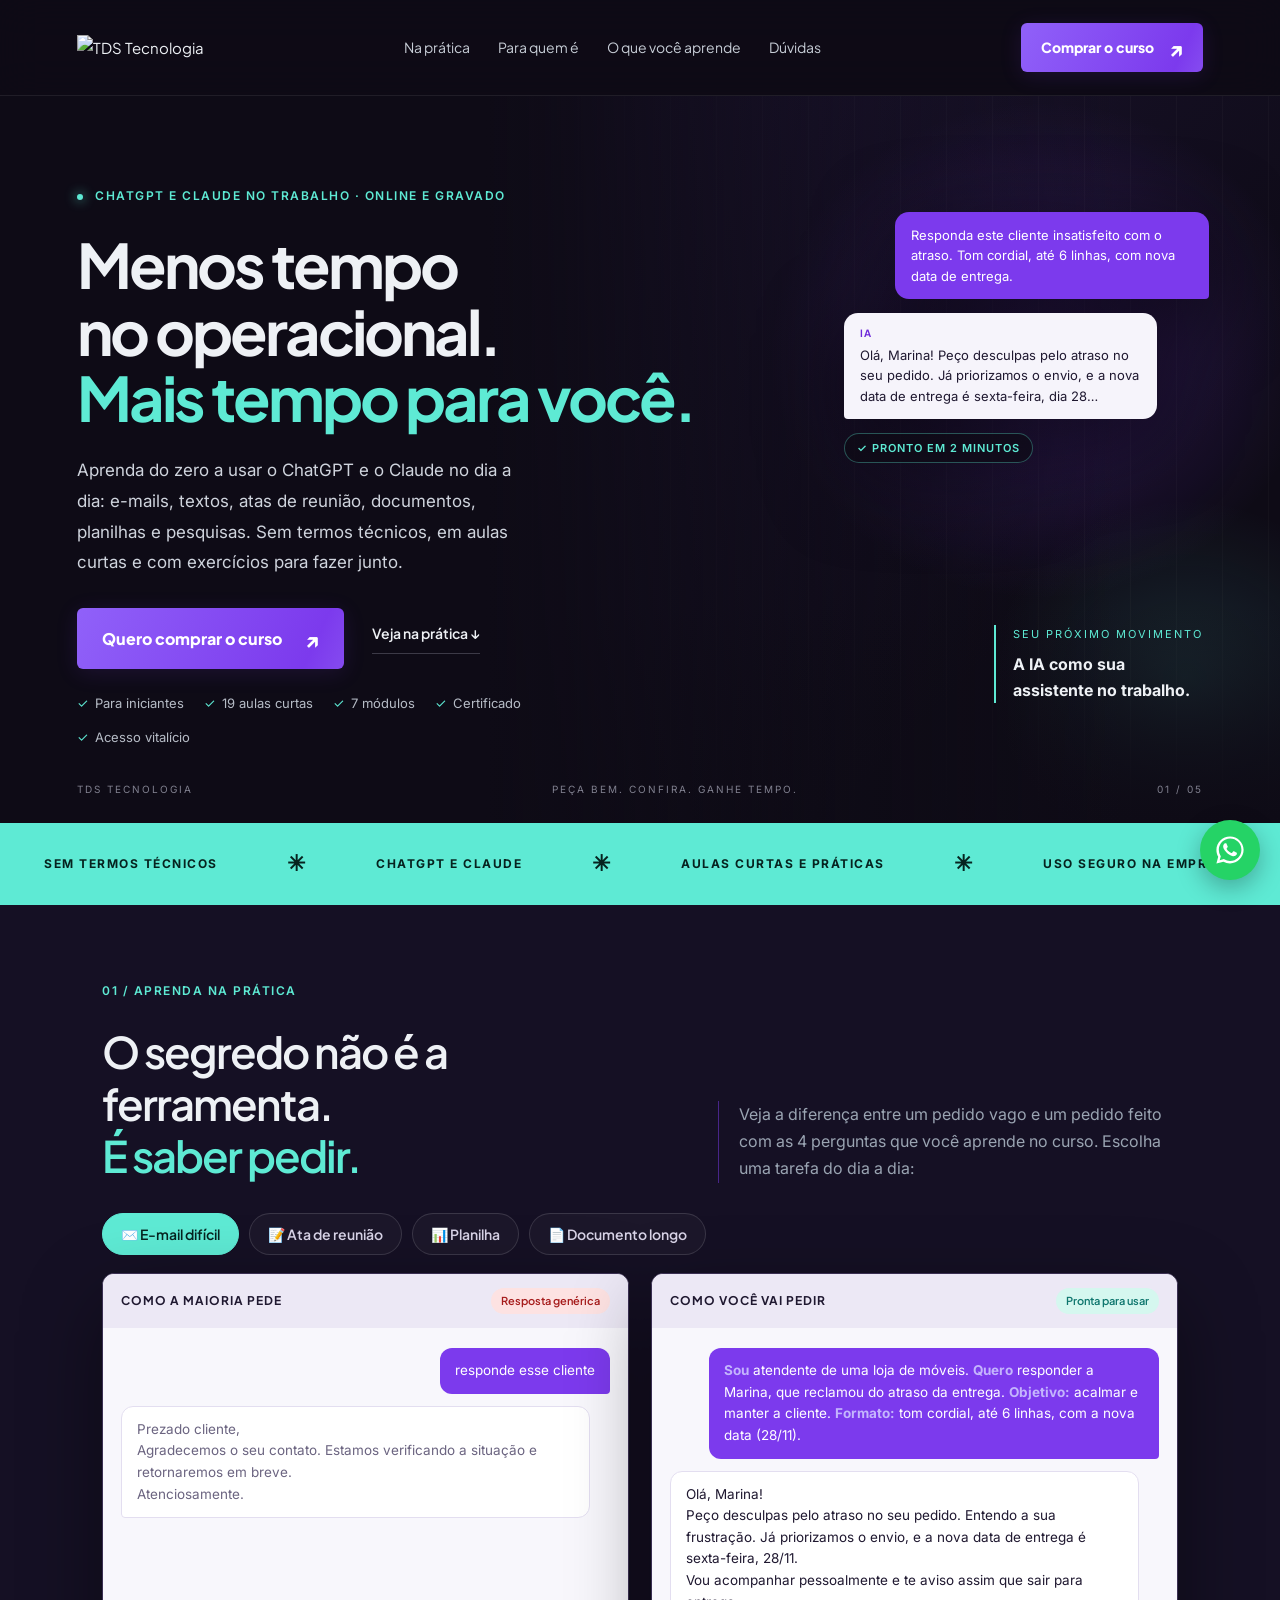
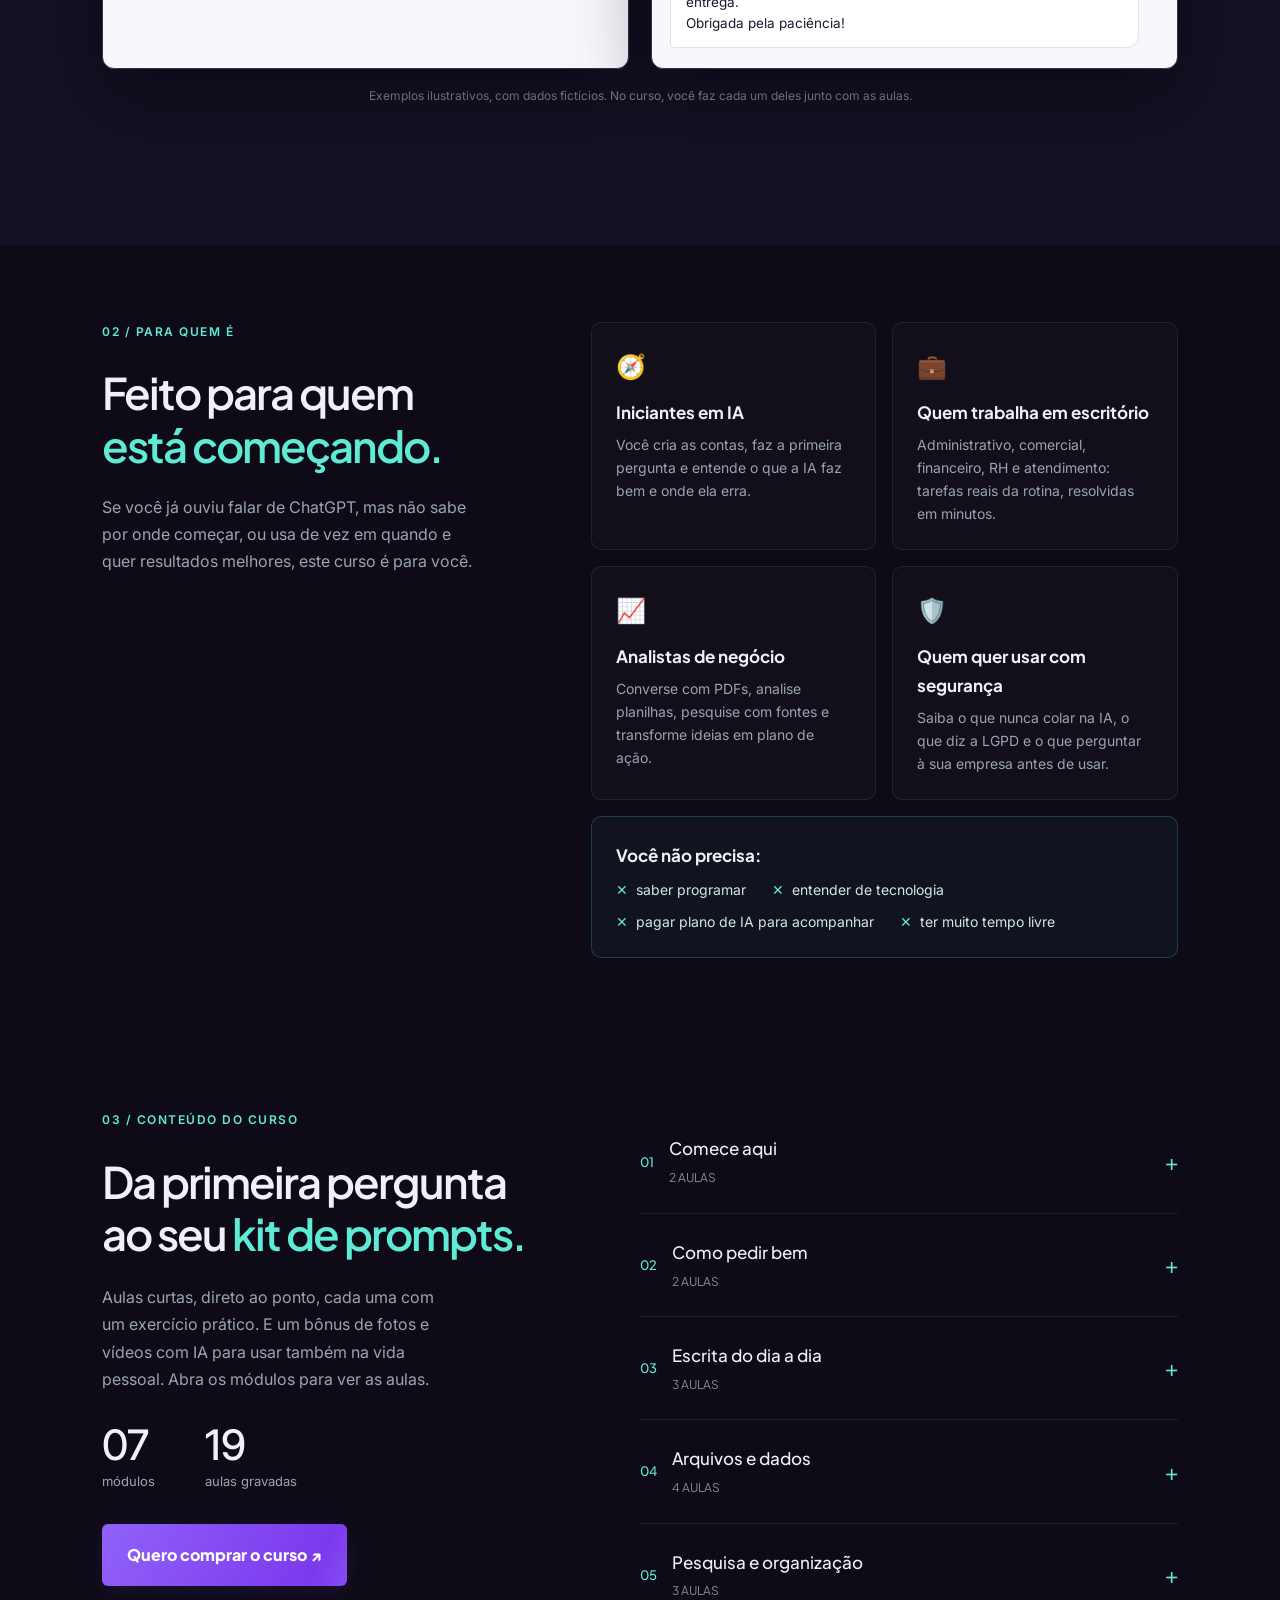
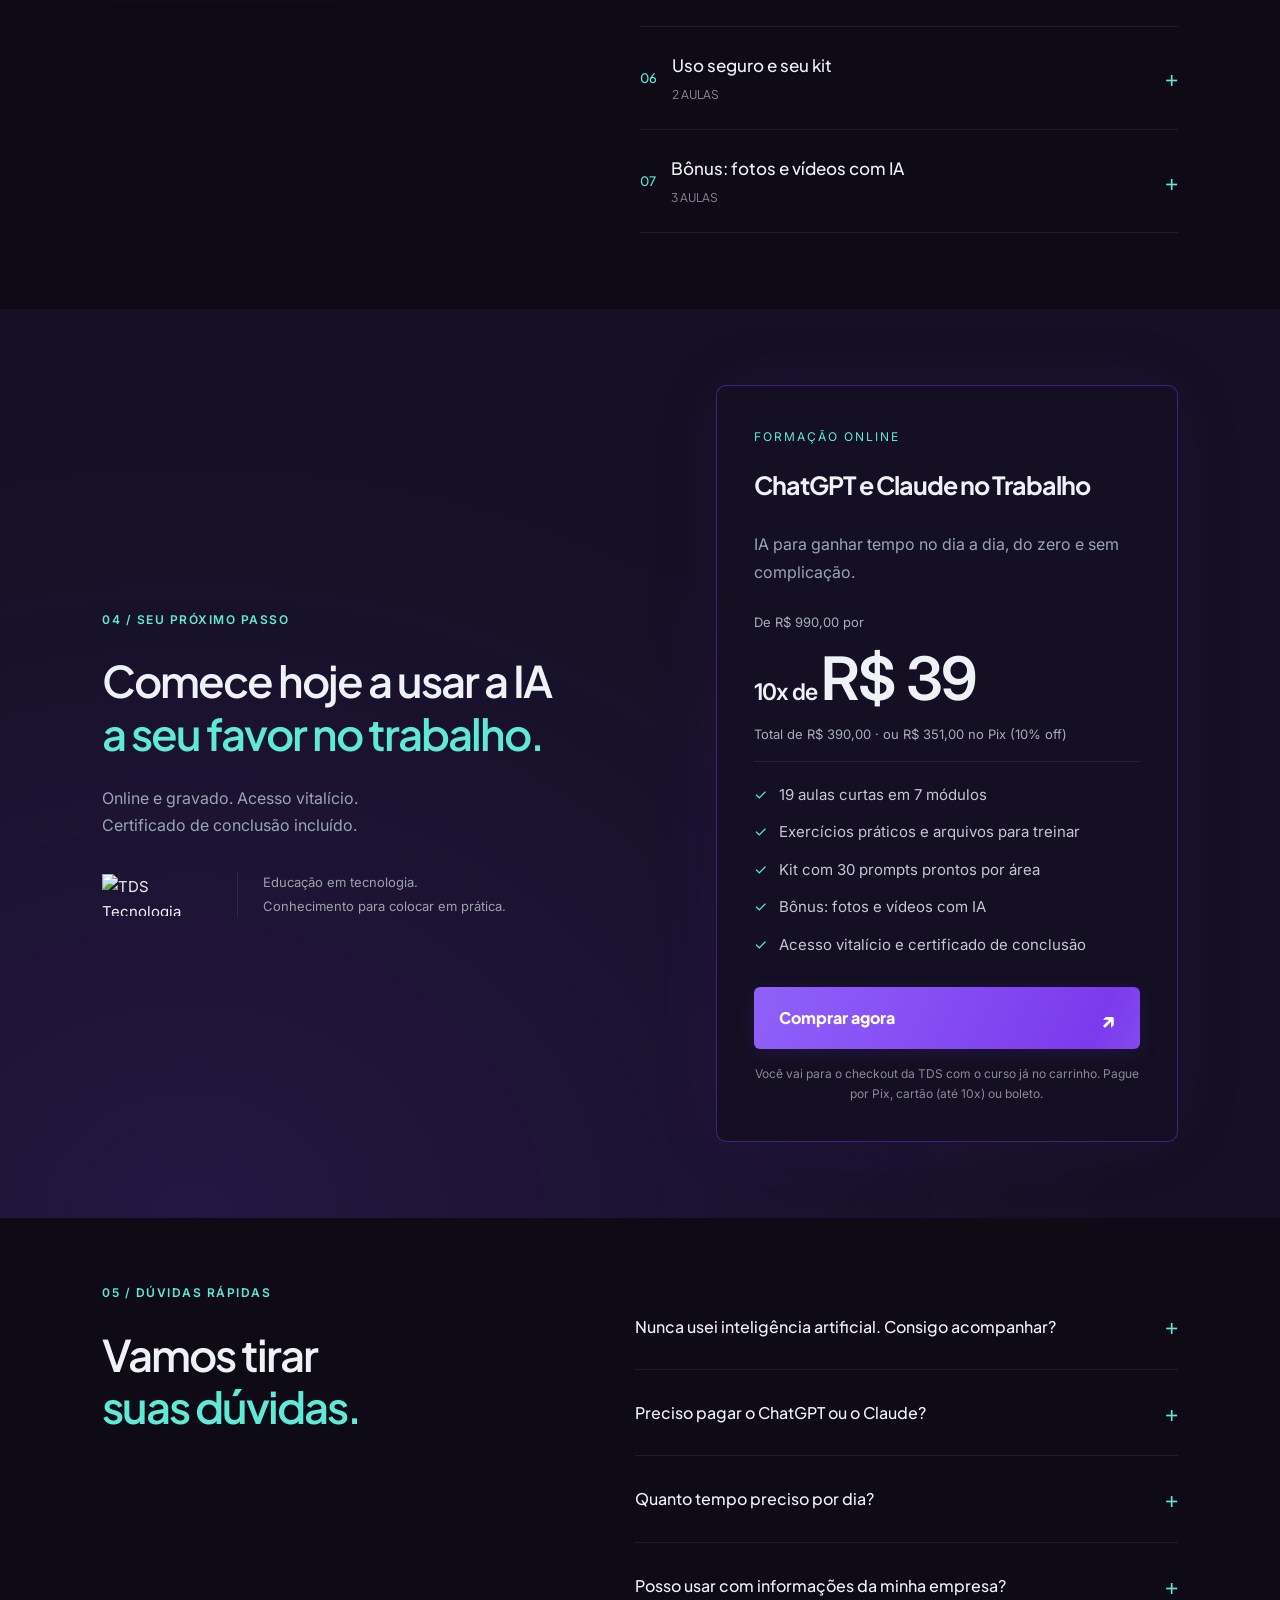
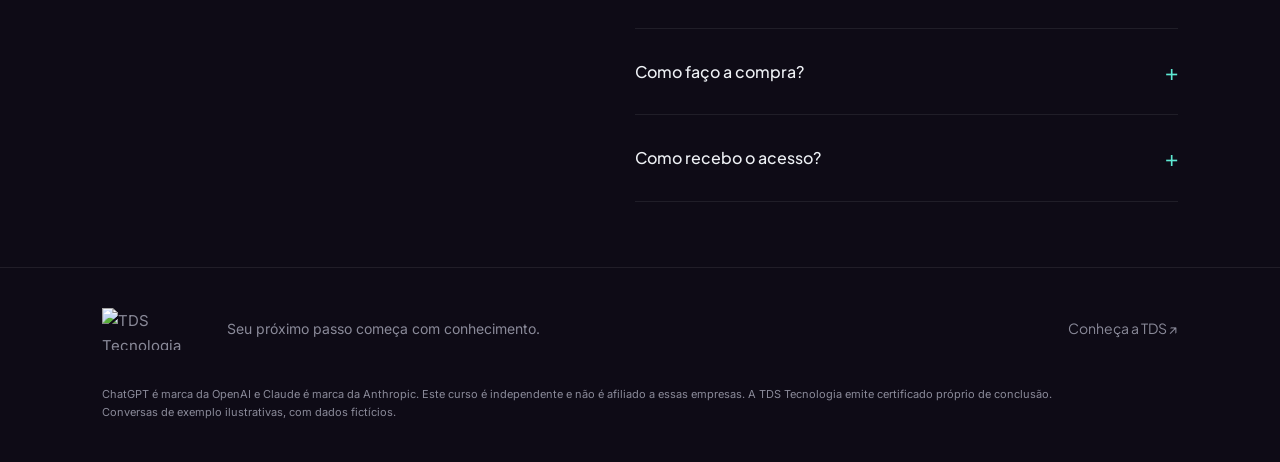
==== src/TdsTecnologia2027.Web/wwwroot/curso/chatgpt-e-claude-no-trabalho/index.html @ 9bccc5ed "feat: hotsite do curso ChatGPT e Claude no Trabalho" ====
<!doctype html>
<html lang="pt-BR">
<head>
<!-- Google Tag Manager -->
<script>(function(w,d,s,l,i){w[l]=w[l]||[];w[l].push({'gtm.start':
new Date().getTime(),event:'gtm.js'});var f=d.getElementsByTagName(s)[0],
j=d.createElement(s),dl=l!='dataLayer'?'&l='+l:'';j.async=true;j.src=
'https://www.googletagmanager.com/gtm.js?id='+i+dl;f.parentNode.insertBefore(j,f);
})(window,document,'script','dataLayer','GTM-55XMGSDF');</script>
<!-- End Google Tag Manager -->
<meta charset="utf-8">
<meta name="viewport" content="width=device-width,initial-scale=1">
<title>ChatGPT e Claude no Trabalho | TDS Tecnologia</title>
<meta name="description" content="Curso online para iniciantes: use o ChatGPT e o Claude para responder e-mails, revisar textos, fazer atas, entender planilhas e pesquisar com fontes. Aulas curtas, sem termos técnicos, com exercícios práticos e certificado.">
<meta property="og:title" content="ChatGPT e Claude no Trabalho — TDS Tecnologia">
<meta property="og:description" content="Ganhe tempo no trabalho com IA, mesmo começando do zero. 19 aulas curtas, 7 módulos, certificado e acesso vitalício.">
<meta property="og:type" content="website">
<link rel="icon" type="image/png" href="/favicon-32.png?v=2">
<link rel="preconnect" href="https://fonts.googleapis.com">
<link href="https://fonts.googleapis.com/css2?family=Inter:wght@400;500;600&family=Plus+Jakarta+Sans:wght@400;500;600;700;800&display=swap" rel="stylesheet">
<link rel="stylesheet" href="style.css">
</head>
<body>
<!-- Google Tag Manager (noscript) -->
<noscript><iframe src="https://www.googletagmanager.com/ns.html?id=GTM-55XMGSDF"
height="0" width="0" style="display:none;visibility:hidden"></iframe></noscript>
<!-- End Google Tag Manager (noscript) -->
<header>
  <a href="/" aria-label="TDS início"><img src="/images/logo-dark.png" alt="TDS Tecnologia" width="100"></a>
  <nav><a href="#projeto">Na prática</a><a href="#para-quem">Para quem é</a><a href="#trilha">O que você aprende</a><a href="#duvidas">Dúvidas</a></nav>
  <a class="tds-btn small tds-purchase" href="/comprar/chatgpt-e-claude-no-trabalho">Comprar o curso <span>↗</span></a>
</header>

<main>
<section class="tds-hero">
  <div class="hero-photo" role="img" aria-label="Ilustração de uma conversa com a inteligência artificial">
    <div class="hero-chat" aria-hidden="true">
      <div class="b me">Responda este cliente insatisfeito com o atraso. Tom cordial, até 6 linhas, com nova data de entrega.</div>
      <div class="b ai"><b>IA</b>Olá, Marina! Peço desculpas pelo atraso no seu pedido. Já priorizamos o envio, e a nova data de entrega é sexta-feira, dia 28…</div>
      <div class="tag">✓ PRONTO EM 2 MINUTOS</div>
    </div>
  </div>
  <div class="hero-content">
    <div class="eyebrow"><i></i> CHATGPT E CLAUDE NO TRABALHO · ONLINE E GRAVADO</div>
    <h1>Menos tempo<br>no operacional.<br><em>Mais tempo para você.</em></h1>
    <p>Aprenda do zero a usar o ChatGPT e o Claude no dia a dia: e-mails, textos, atas de reunião, documentos, planilhas e pesquisas. Sem termos técnicos, em aulas curtas e com exercícios para fazer junto.</p>
    <div class="hero-actions">
      <a class="tds-btn" href="#matricula">Quero comprar o curso <span>↗</span></a>
      <a class="text-link" href="#projeto">Veja na prática <span>↓</span></a>
    </div>
    <div class="hero-meta"><span>Para iniciantes</span><span>19 aulas curtas</span><span>7 módulos</span><span>Certificado</span><span>Acesso vitalício</span></div>
  </div>
  <div class="photo-note"><span>SEU PRÓXIMO MOVIMENTO</span><strong>A IA como sua<br>assistente no trabalho.</strong></div>
  <div class="hero-bottom"><span>TDS TECNOLOGIA</span><span>PEÇA BEM. CONFIRA. GANHE TEMPO.</span><span>01 / 05</span></div>
</section>

<div class="tds-ribbon"><span>SEM TERMOS TÉCNICOS</span><b>✳</b><span>CHATGPT E CLAUDE</span><b>✳</b><span>AULAS CURTAS E PRÁTICAS</span><b>✳</b><span>USO SEGURO NA EMPRESA</span></div>

<section class="tds-section project" id="projeto">
  <div class="project-head">
    <div><div class="eyebrow">01 / APRENDA NA PRÁTICA</div><h2>O segredo não é a ferramenta.<br><em>É saber pedir.</em></h2></div>
    <p>Veja a diferença entre um pedido vago e um pedido feito com as 4 perguntas que você aprende no curso. Escolha uma tarefa do dia a dia:</p>
  </div>
  <div class="tasks" role="group" aria-label="Escolha uma tarefa">
    <button data-task="0" class="selected" aria-pressed="true">✉️ E-mail difícil</button>
    <button data-task="1" aria-pressed="false">📝 Ata de reunião</button>
    <button data-task="2" aria-pressed="false">📊 Planilha</button>
    <button data-task="3" aria-pressed="false">📄 Documento longo</button>
  </div>
  <div class="chat-demo">
    <div class="chat-card bad">
      <div class="chat-head">COMO A MAIORIA PEDE <span>Resposta genérica</span></div>
      <div class="chat-body"><div class="me" id="bad-ask"></div><div class="ai" id="bad-answer"></div></div>
    </div>
    <div class="chat-card good">
      <div class="chat-head">COMO VOCÊ VAI PEDIR <span>Pronta para usar</span></div>
      <div class="chat-body"><div class="me" id="good-ask"></div><div class="ai" id="good-answer"></div></div>
    </div>
  </div>
  <p class="demo-note">Exemplos ilustrativos, com dados fictícios. No curso, você faz cada um deles junto com as aulas.</p>
  <div class="project-results"><span>01 <b>Diga quem você é</b></span><span>02 <b>O que você quer</b></span><span>03 <b>Para quê</b></span><span>04 <b>Em que formato</b></span></div>
</section>

<section class="tds-section audience" id="para-quem">
  <div class="audience-intro">
    <div class="eyebrow">02 / PARA QUEM É</div>
    <h2>Feito para quem<br><em>está começando.</em></h2>
    <p>Se você já ouviu falar de ChatGPT, mas não sabe por onde começar, ou usa de vez em quando e quer resultados melhores, este curso é para você.</p>
  </div>
  <div class="cards">
    <div><i>🧭</i><h3>Iniciantes em IA</h3><p>Você cria as contas, faz a primeira pergunta e entende o que a IA faz bem e onde ela erra.</p></div>
    <div><i>💼</i><h3>Quem trabalha em escritório</h3><p>Administrativo, comercial, financeiro, RH e atendimento: tarefas reais da rotina, resolvidas em minutos.</p></div>
    <div><i>📈</i><h3>Analistas de negócio</h3><p>Converse com PDFs, analise planilhas, pesquise com fontes e transforme ideias em plano de ação.</p></div>
    <div><i>🛡️</i><h3>Quem quer usar com segurança</h3><p>Saiba o que nunca colar na IA, o que diz a LGPD e o que perguntar à sua empresa antes de usar.</p></div>
    <div class="no"><h3>Você não precisa:</h3><ul><li>saber programar</li><li>entender de tecnologia</li><li>pagar plano de IA para acompanhar</li><li>ter muito tempo livre</li></ul></div>
  </div>
</section>

<section class="tds-section curriculum" id="trilha">
  <div class="curriculum-intro">
    <div class="eyebrow">03 / CONTEÚDO DO CURSO</div>
    <h2>Da primeira pergunta<br>ao seu <em>kit de prompts.</em></h2>
    <p>Aulas curtas, direto ao ponto, cada uma com um exercício prático. E um bônus de fotos e vídeos com IA para usar também na vida pessoal. Abra os módulos para ver as aulas.</p>
    <div class="course-count"><strong>07<small>módulos</small></strong><strong>19<small>aulas gravadas</small></strong></div>
    <a class="tds-btn" href="#matricula">Quero comprar o curso ↗</a>
  </div>
  <div class="modules" id="modules"></div>
</section>

<section class="tds-section offer" id="matricula">
  <div>
    <div class="eyebrow">04 / SEU PRÓXIMO PASSO</div>
    <h2>Comece hoje a usar a IA<br><em>a seu favor no trabalho.</em></h2>
    <p>Online e gravado. Acesso vitalício.<br>Certificado de conclusão incluído.</p>
    <div class="offer-brand"><img src="/images/logo-dark.png" alt="TDS Tecnologia" width="110"><span>Educação em tecnologia.<br>Conhecimento para colocar em prática.</span></div>
  </div>
  <div class="price-card">
    <span class="price-label">FORMAÇÃO ONLINE</span>
    <h3>ChatGPT e Claude no Trabalho</h3>
    <p>IA para ganhar tempo no dia a dia, do zero e sem complicação.</p>
    <div class="price"><small>De R$ 990,00 por</small><strong><span>10x de </span>R$ 39</strong><small>Total de R$ 390,00 · ou R$ 351,00 no Pix (10% off)</small></div>
    <ul>
      <li>19 aulas curtas em 7 módulos</li>
      <li>Exercícios práticos e arquivos para treinar</li>
      <li>Kit com 30 prompts prontos por área</li>
      <li>Bônus: fotos e vídeos com IA</li>
      <li>Acesso vitalício e certificado de conclusão</li>
    </ul>
    <a class="tds-btn tds-purchase" href="/comprar/chatgpt-e-claude-no-trabalho">Comprar agora <span>↗</span></a>
    <small class="price-note">Você vai para o checkout da TDS com o curso já no carrinho. Pague por Pix, cartão (até 10x) ou boleto.</small>
  </div>
</section>

<section class="tds-section faq" id="duvidas">
  <div><div class="eyebrow">05 / DÚVIDAS RÁPIDAS</div><h2>Vamos tirar<br><em>suas dúvidas.</em></h2></div>
  <div>
    <details><summary>Nunca usei inteligência artificial. Consigo acompanhar?</summary><p>Sim. O curso começa do zero: você cria as contas, faz a primeira pergunta e avança aos poucos, sem termos técnicos. Se você usa e-mail e navegador, já consegue acompanhar.</p></details>
    <details><summary>Preciso pagar o ChatGPT ou o Claude?</summary><p>Não. Tudo funciona nos planos gratuitos, e as poucas funções que exigem plano pago aparecem sinalizadas nas aulas.</p></details>
    <details><summary>Quanto tempo preciso por dia?</summary><p>As aulas têm de 2 a 4 minutos. Dá para fazer uma aula e o exercício no intervalo do café e já aplicar no mesmo dia.</p></details>
    <details><summary>Posso usar com informações da minha empresa?</summary><p>O curso tem um módulo só sobre isso: o que nunca colar na IA, como anonimizar dados, o que diz a LGPD e o que perguntar à empresa antes de usar.</p></details>
    <details><summary>Como faço a compra?</summary><p>Clique em <strong>Comprar agora</strong>: o curso já vai para o carrinho e você segue para o checkout da TDS, pagando por Pix, cartão (até 10x sem juros) ou boleto.</p></details>
    <details><summary>Como recebo o acesso?</summary><p>Use no checkout o e-mail onde deseja receber o acesso. A liberação é automática após a confirmação do pagamento, com acesso vitalício.</p></details>
  </div>
</section>
</main>

<footer>
  <img src="/images/logo-dark.png" alt="TDS Tecnologia" width="90">
  <p>Seu próximo passo começa com conhecimento.</p>
  <a href="/" target="_blank" rel="noopener">Conheça a TDS ↗</a>
  <small>ChatGPT é marca da OpenAI e Claude é marca da Anthropic. Este curso é independente e não é afiliado a essas empresas. A TDS Tecnologia emite certificado próprio de conclusão.<br>Conversas de exemplo ilustrativas, com dados fictícios.</small>
</footer>

<div class="mobile-cta"><span>ChatGPT e Claude no Trabalho<strong>10x de R$ 39</strong></span><a class="tds-btn small tds-purchase" href="/comprar/chatgpt-e-claude-no-trabalho">Comprar ↗</a></div>

<script src="config.js"></script>
<script src="script.js"></script>

<!-- Botão flutuante WhatsApp (dúvidas) -->
<a class="tds-wa-fab" href="https://wa.me/5565993541604?text=Ol%C3%A1%21%20Tenho%20uma%20d%C3%BAvida%20sobre%20o%20curso%20ChatGPT%20e%20Claude%20no%20Trabalho." target="_blank" rel="noopener" aria-label="Fale conosco no WhatsApp" title="Fale conosco no WhatsApp">
  <span class="tds-wa-fab__ico" aria-hidden="true"><svg viewBox="0 0 32 32" role="img"><path d="M16.003 3.2c-7.06 0-12.8 5.74-12.8 12.8 0 2.26.59 4.47 1.71 6.42L3.2 28.8l6.57-1.72a12.74 12.74 0 0 0 6.23 1.6h.01c7.06 0 12.8-5.74 12.8-12.8S23.06 3.2 16 3.2zm0 23.07h-.01a10.6 10.6 0 0 1-5.4-1.48l-.39-.23-3.9 1.02 1.04-3.8-.25-.39a10.6 10.6 0 0 1-1.62-5.65c0-5.86 4.77-10.63 10.64-10.63 2.84 0 5.51 1.11 7.52 3.12a10.56 10.56 0 0 1 3.11 7.52c0 5.86-4.77 10.63-10.63 10.63zm5.83-7.96c-.32-.16-1.89-.93-2.18-1.04-.29-.11-.5-.16-.71.16-.21.32-.82 1.04-1 1.25-.18.21-.37.24-.69.08-.32-.16-1.35-.5-2.57-1.59-.95-.85-1.59-1.9-1.78-2.22-.18-.32-.02-.49.14-.65.14-.14.32-.37.48-.56.16-.18.21-.32.32-.53.11-.21.05-.4-.03-.56-.08-.16-.71-1.71-.97-2.34-.26-.62-.52-.54-.71-.55l-.61-.01c-.21 0-.56.08-.85.4-.29.32-1.11 1.09-1.11 2.66 0 1.57 1.14 3.08 1.3 3.29.16.21 2.25 3.43 5.45 4.81.76.33 1.35.52 1.81.67.76.24 1.46.21 2.01.13.61-.09 1.89-.77 2.16-1.52.27-.74.27-1.38.19-1.52-.08-.14-.29-.21-.61-.37z"/></svg></span>
  <span class="tds-wa-fab__label">Dúvidas? Fale conosco</span>
</a>
<style>
.tds-wa-fab{position:fixed;right:20px;bottom:20px;z-index:2147483000;display:flex;align-items:center;height:60px;max-width:60px;border-radius:30px;background:#25d366;color:#fff;text-decoration:none;box-shadow:0 8px 24px rgba(0,0,0,.28);overflow:hidden;font-family:Inter,-apple-system,"Segoe UI",Arial,sans-serif;transition:max-width .35s cubic-bezier(.2,.7,.3,1),transform .25s;animation:tds-wa-pulse 2.6s ease-out infinite}
.tds-wa-fab__ico{flex:0 0 60px;display:flex;align-items:center;justify-content:center}
.tds-wa-fab__ico svg{width:34px;height:34px;fill:#fff}
.tds-wa-fab__label{white-space:nowrap;font-weight:600;font-size:15px;padding-right:24px;opacity:0;transition:opacity .25s .05s}
.tds-wa-fab:hover,.tds-wa-fab:focus-visible{max-width:320px;transform:translateY(-2px)}
.tds-wa-fab:hover .tds-wa-fab__label,.tds-wa-fab:focus-visible .tds-wa-fab__label{opacity:1}
@keyframes tds-wa-pulse{0%{box-shadow:0 8px 24px rgba(0,0,0,.28),0 0 0 0 rgba(37,211,102,.55)}70%{box-shadow:0 8px 24px rgba(0,0,0,.28),0 0 0 16px rgba(37,211,102,0)}100%{box-shadow:0 8px 24px rgba(0,0,0,.28),0 0 0 0 rgba(37,211,102,0)}}
@media (max-width:700px){.tds-wa-fab{right:16px;bottom:88px;height:56px;max-width:56px}.tds-wa-fab__ico{flex-basis:56px}.tds-wa-fab__label{display:none}}
@media (prefers-reduced-motion:reduce){.tds-wa-fab{animation:none}}
</style>
</body>
</html>
---- src/TdsTecnologia2027.Web/wwwroot/curso/chatgpt-e-claude-no-trabalho/style.css ----
/* ===== Hotsite ChatGPT e Claude no Trabalho — identidade roxo/menta =====
   Baseado no layout do modelo TDS, re-tematizado com variáveis de cor. */
:root{
  --bg:#0e0b16; --bg-2:#151024; --panel:#0a0812;
  --accent:#5eead4;        /* menta (destaques) */
  --accent-2:#2dd4bf;      /* menta escura */
  --blue:#7c3aed;          /* roxo (CTA/estrutura) */
  --blue-2:#9061f9;        /* roxo claro */
  --ink:#06231f;           /* texto sobre o amarelo (ribbon) */
  --accent-dark:#0f766e;   /* âmbar escuro p/ texto em fundo claro (painel) */
  --blue-dark:#5b21b6;     /* azul escuro p/ texto em fundo claro (painel) */
  --muted:#9aa4b2; --line:#ffffff14; --text:#eef1f5;
}
*{box-sizing:border-box}
html{scroll-behavior:smooth;scroll-padding-top:90px}
body{margin:0;background:var(--bg);color:var(--text);font-family:Inter,sans-serif;font-size:15px;line-height:1.7}
h1,h2,h3,h4,a,button,summary{font-family:'Plus Jakarta Sans',sans-serif}
h1,h2,h3,h4,p{margin:0}
a{color:inherit;text-decoration:none}
button,a,summary{-webkit-tap-highlight-color:transparent}
a:focus-visible,button:focus-visible,summary:focus-visible{outline:2px solid var(--accent);outline-offset:6px}

header{height:96px;padding:0 6%;display:flex;align-items:center;justify-content:space-between;border-bottom:1px solid var(--line);background:#0e0b16ed;position:sticky;top:0;z-index:20;backdrop-filter:blur(20px)}
header img,footer img,.offer-brand img{object-fit:contain;max-height:42px}
nav{display:flex;gap:28px;font-size:14px;color:#c7cdd6}
nav a:hover{color:var(--accent)}

.tds-btn{color:#fff;padding:17px 25px;display:inline-flex;align-items:center;justify-content:space-between;gap:22px;font-weight:800;font-size:16px;border-radius:6px;min-height:56px;
  position:relative;isolation:isolate;overflow:hidden;
  background:linear-gradient(115deg,#9061f9 0%,#7c3aed 38%,#a78bfa 68%,#6d28d9 100%);background-size:240% 100%;
  box-shadow:0 4px 22px #7c3aed22;transition:background-position .9s ease,transform .3s ease,box-shadow .4s ease;animation:tds-cta 9s ease-in-out infinite}
.tds-btn:before{content:'';position:absolute;inset:0;z-index:-1;background:linear-gradient(110deg,transparent 25%,#ffffff55 48%,transparent 70%);transform:translateX(-150%);transition:transform .85s ease;pointer-events:none}
.tds-btn:hover,.tds-btn:focus-visible{background-position:100% 50%;transform:translateY(-3px);box-shadow:0 10px 34px #7c3aed55}
.tds-btn:hover:before,.tds-btn:focus-visible:before{transform:translateX(150%)}
.tds-btn:active{transform:translateY(-1px)}
.tds-btn span{font-size:21px;line-height:1}
.tds-btn.small{padding:13px 20px;font-size:14px;min-height:48px;gap:14px}
@keyframes tds-cta{0%,100%{background-position:0% 50%}50%{background-position:100% 50%}}

/* ===== HERO (arte em CSS, sem foto) ===== */
.tds-hero{position:relative;min-height:720px;overflow:hidden;padding:90px 6% 75px}
.hero-photo{position:absolute;inset:0 0 0 38%;
  background:
    radial-gradient(55% 55% at 70% 35%, #7c3aed45, transparent 62%),
    radial-gradient(35% 35% at 88% 80%, #5eead41f, transparent 70%),
    repeating-linear-gradient(90deg,#ffffff06 0 1px,transparent 1px 46px),
    linear-gradient(135deg,#1d1433 0%,#0e0b16 70%)}
.hero-chat{position:absolute;right:9%;top:16%;width:min(430px,46%);display:flex;flex-direction:column;gap:14px;z-index:1;filter:drop-shadow(0 18px 40px #0008)}
.hero-chat .b{font-size:13px;line-height:1.55;padding:13px 16px;border-radius:14px;max-width:86%;font-family:Inter,sans-serif}
.hero-chat .me{align-self:flex-end;background:#7c3aed;color:#fff;border-bottom-right-radius:4px}
.hero-chat .ai{align-self:flex-start;background:#f6f4fb;color:#1f1830;border-bottom-left-radius:4px}
.hero-chat .ai b{display:block;font-size:10px;letter-spacing:1.5px;color:#6d28d9;margin-bottom:4px;font-family:'Plus Jakarta Sans',sans-serif}
.hero-chat .tag{align-self:flex-start;font-size:11px;color:#5eead4;letter-spacing:1px;font-weight:600;border:1px solid #5eead455;border-radius:20px;padding:5px 12px;background:#0e0b16aa}
.hero-chat .b:nth-child(1){animation:bubble .6s .4s both}.hero-chat .b:nth-child(2){animation:bubble .6s 1.1s both}.hero-chat .tag{animation:bubble .6s 1.8s both}
@keyframes bubble{from{opacity:0;transform:translateY(12px) scale(.97)}to{opacity:1;transform:none}}
.hero-photo:after{z-index:0}
.hero-photo:after{content:'';position:absolute;inset:0;background:linear-gradient(90deg,var(--bg) 0%,#0e0b16e6 10%,#0e0b164d 45%,#0e0b1600 80%),linear-gradient(0deg,var(--bg) 0%,transparent 30%)}
.hero-content{position:relative;max-width:650px;animation:hero-enter .95s cubic-bezier(.2,.65,.25,1) both}
@keyframes hero-enter{from{opacity:0;transform:translateY(16px)}to{opacity:1;transform:none}}
.eyebrow{font-size:12px;letter-spacing:1.5px;font-weight:600;color:var(--accent);margin-bottom:25px}
.eyebrow i{display:inline-block;width:6px;height:6px;background:var(--accent);border-radius:100%;margin-right:8px;box-shadow:0 0 12px var(--accent)}
h1{font-size:clamp(43px,4.8vw,70px);line-height:1.08;letter-spacing:-3px;font-weight:700}
em{font-style:normal;color:var(--accent)}
.hero-content>p{max-width:440px;color:#cfd4dd;font-size:17px;line-height:1.8;margin-top:25px}
.hero-actions{display:flex;align-items:center;gap:28px;margin-top:30px}
.text-link{font-size:14px;font-weight:600;border-bottom:1px solid #8a8a9a60;padding-bottom:7px}
.text-link:hover{color:var(--accent)}
.hero-meta{display:flex;gap:12px 20px;margin-top:23px;font-size:13px;color:#b6bcc6;max-width:500px;flex-wrap:wrap}
.hero-meta span:before{content:'✓';color:var(--accent);margin-right:6px}
.photo-note{position:absolute;right:6%;bottom:120px;border-left:2px solid var(--accent);padding-left:17px}
.photo-note span{font-size:11px;letter-spacing:2px;color:var(--accent);display:block;margin-bottom:8px}
.photo-note strong{font-size:16px;line-height:1.6}
.hero-bottom{position:absolute;bottom:25px;left:6%;right:6%;display:flex;justify-content:space-between;font-size:10px;color:#80808f;letter-spacing:2px}

.tds-ribbon{display:flex;align-items:center;justify-content:space-around;gap:25px;padding:22px;background:var(--accent);color:var(--ink);font-size:12px;letter-spacing:1.5px;font-weight:700}
.tds-ribbon b{font-size:22px}

.tds-section{padding:76px 8%;max-width:1600px;margin:auto}
h2{font-size:clamp(32px,3.4vw,49px);line-height:1.2;letter-spacing:-2px;font-weight:600}

/* ===== DEMO: PEDIDO VAGO x PEDIDO BEM FEITO ===== */
.project{background:var(--bg-2);max-width:none}
.project-head{display:flex;justify-content:space-between;align-items:end;gap:40px;margin-bottom:30px}
.project-head>p{font-size:16px;color:var(--muted);border-left:1px solid #7c3aed80;padding-left:20px;max-width:460px}
.tasks{display:flex;gap:10px;flex-wrap:wrap;margin-bottom:18px}
.tasks button{border:1px solid #ffffff22;background:#ffffff08;color:#d9d4e8;padding:11px 18px;border-radius:30px;font-size:14px;font-weight:600;cursor:pointer;font-family:'Plus Jakarta Sans',sans-serif;transition:.25s}
.tasks button:hover{border-color:#5eead480}
.tasks button.selected{background:#5eead4;color:#06231f;border-color:#5eead4}
.chat-demo{display:grid;grid-template-columns:1fr 1fr;gap:22px}
.chat-card{background:#f8f7fc;color:#1f1830;border-radius:12px;overflow:hidden;box-shadow:0 30px 80px #0006;border:1px solid #3a2f52;display:flex;flex-direction:column}
.chat-head{display:flex;align-items:center;justify-content:space-between;padding:14px 18px;background:#ece8f5;font-size:12px;font-weight:700;letter-spacing:1px;font-family:'Plus Jakarta Sans',sans-serif}
.chat-head span{font-size:11px;font-weight:600;letter-spacing:0;padding:4px 10px;border-radius:20px}
.chat-card.bad .chat-head span{background:#fde2e2;color:#a61b1b}
.chat-card.good .chat-head span{background:#d5f7ef;color:#0f766e}
.chat-body{padding:20px 18px;display:flex;flex-direction:column;gap:12px;flex:1}
.chat-body .me{align-self:flex-end;background:#7c3aed;color:#fff;padding:12px 15px;border-radius:12px 12px 4px 12px;font-size:13.5px;line-height:1.6;max-width:92%}
.chat-body .ai{align-self:flex-start;background:#fff;border:1px solid #e3def0;padding:12px 15px;border-radius:12px 12px 12px 4px;font-size:13.5px;line-height:1.6;max-width:96%;white-space:pre-line}
.chat-body .me b{color:#c4b5fd;font-weight:700}
.chat-card.bad .ai{color:#6b6480}
.demo-note{text-align:center;color:#8a8a97;font-size:12px;margin-top:17px}
.project-results{display:flex;justify-content:space-between;gap:20px;margin-top:40px;font-size:14px;color:var(--accent)}
.project-results b{font-weight:500;color:#ddd8ea;margin-left:10px}

/* ===== PARA QUEM É ===== */
.audience{display:grid;grid-template-columns:1fr 1.4fr;gap:70px;align-items:start}
.audience-intro>p{color:var(--muted);font-size:16px;margin-top:22px;max-width:380px}
.cards{display:grid;grid-template-columns:1fr 1fr;gap:16px}
.cards>div{border:1px solid var(--line);border-radius:10px;padding:24px;background:#ffffff05}
.cards i{font-style:normal;font-size:24px;display:block;margin-bottom:10px}
.cards h3{font-size:17px;margin-bottom:6px}
.cards p{color:var(--muted);font-size:14px;line-height:1.65}
.cards .no{grid-column:1/-1;border-color:#5eead433;background:#5eead40a}
.cards .no ul{margin:8px 0 0;padding:0;list-style:none;display:flex;flex-wrap:wrap;gap:8px 26px}
.cards .no li{font-size:14px;color:#cfe9e4}
.cards .no li:before{content:'✕';color:var(--accent);margin-right:8px}

/* ===== TRILHA / MÓDULOS ===== */
.curriculum{display:grid;grid-template-columns:1fr 1.15fr;gap:70px}
.curriculum-intro{position:sticky;top:135px;align-self:start}
.curriculum-intro>p{max-width:350px;color:var(--muted);font-size:16px;margin:24px 0}
.course-count{display:flex;gap:50px;margin:25px 0 35px}
.course-count strong{font-size:42px;line-height:1.3;font-weight:500}
.course-count small{display:block;font-size:13px;color:var(--muted);font-weight:400}
.modules details,.faq details{border-bottom:1px solid var(--line)}
summary{list-style:none;cursor:pointer;padding:24px 0;font-weight:500;font-size:17px;display:flex;align-items:center;gap:15px}
summary::-webkit-details-marker{display:none}
summary:after{content:'+';margin-left:auto;color:var(--accent);font-size:22px;font-weight:400}
details[open] summary:after{content:'−'}
summary .num{font-size:13px;color:var(--accent)}
summary small{display:block;font-size:12px;color:#8a8a9b;margin-top:5px;font-weight:400}
.modules ul{list-style:none;padding:0 0 20px 35px;margin:0}
.modules li{font-size:15px;color:var(--muted);padding:7px 0}
.modules li:before{content:'▷';color:var(--accent);margin-right:9px}

/* ===== OFERTA / PREÇO ===== */
.offer{background:radial-gradient(ellipse at 15% 100%,#7c3aed26,transparent 60%),var(--bg-2);max-width:none;display:grid;grid-template-columns:1.2fr 1fr;gap:60px;align-items:center}
.offer>div>p{color:var(--muted);margin-top:25px;font-size:16px}
.offer-brand{display:flex;gap:25px;align-items:center;margin-top:32px}
.offer-brand span{font-size:13px;line-height:1.8;color:#9aa1ad;border-left:1px solid var(--line);padding-left:25px}
.price-card{border:1px solid #7c3aed70;border-radius:10px;padding:37px;background:#140f22;box-shadow:0 0 80px #7c3aed12}
.price-label{font-size:12px;color:var(--accent);letter-spacing:2px}
.price-card h3{font-size:25px;margin-top:15px;letter-spacing:-1px}
.price-card>p{font-size:15px;margin-top:6px}
.price{margin-top:25px}
.price small{display:block;color:#a7adb8;font-size:13px}
.price strong{font-size:60px;letter-spacing:-2px;font-weight:600;line-height:1.5;white-space:nowrap}
.price strong>span{font-size:23px;letter-spacing:-1px}
.price>small:last-child{margin:0 0 16px}
.price-card ul{padding:14px 0;list-style:none;border-top:1px solid var(--line);margin:10px 0}
.price-card li{font-size:15px;color:#c3c8d1;padding:6px 0}
.price-card li:before{content:'✓';color:var(--accent);margin-right:12px}
.price-card .tds-btn{width:100%}
.price-note{font-size:12px;color:#8a8a97;line-height:1.7;display:block;text-align:center;margin-top:15px}

/* ===== FAQ ===== */
.faq{display:grid;grid-template-columns:1fr 1.2fr;gap:80px;padding-top:65px;padding-bottom:65px}
.faq details p{padding:0 28px 25px 0;font-size:16px;color:var(--muted)}
.faq summary{font-size:16px}

footer{border-top:1px solid var(--line);display:flex;align-items:center;flex-wrap:wrap;gap:35px;padding:40px 8%;color:#8a8a99}
footer p{font-size:14px}
footer>a{margin-left:auto;font-size:14px}
footer>a:hover{color:var(--accent)}
footer small{width:100%;font-size:11px}

.mobile-cta{display:none}

/* ===== Reveal ===== */
.tds-reveal{opacity:1;transform:none}
@media(prefers-reduced-motion:no-preference){
  .tds-reveal.tds-pending{opacity:0;transform:translate3d(0,26px,0)}
  .tds-reveal{transition:opacity .8s cubic-bezier(.2,.65,.25,1),transform .8s cubic-bezier(.2,.65,.25,1);transition-delay:var(--tds-delay,0ms)}
  .tds-reveal.tds-visible{opacity:1;transform:translate3d(0,0,0)}
}
@media(prefers-reduced-motion:reduce){html{scroll-behavior:auto}*{transition:none!important;animation:none!important}.tds-btn:before{display:none}}

/* ===== Responsivo ===== */
@media(min-width:1600px){.tds-hero{padding-left:calc((100vw - 1400px)/2)}header{padding-left:8%;padding-right:8%}}
@media(max-width:1000px){
  header{padding:0 5%;height:80px}nav{gap:18px;font-size:12px}
  .tds-hero{min-height:680px;padding:70px 5%}.hero-photo{left:28%}
  h1{font-size:56px}.photo-note{display:none}.tds-section{padding:70px 6%}
  .curriculum,.offer,.faq,.audience{gap:35px}
  .hero-chat{width:52%;right:5%}.tds-ribbon span:last-child{display:none}
  .hero-content>p{max-width:360px}
}
@media(max-width:700px){
  body{font-size:14px}header{height:72px}header img{width:82px}nav{display:none}
  .tds-hero{padding:45px 6% 48px;min-height:760px}
  .hero-photo{inset:auto 0 0 0;height:300px;background:radial-gradient(60% 70% at 72% 30%,#7c3aed40,transparent 60%),linear-gradient(135deg,#1d1433,#0e0b16)}
  
  .hero-photo:after{background:linear-gradient(#0e0b16 0%,#0e0b1633 35%,#0e0b1600 60%),linear-gradient(0deg,#0e0b16,transparent 30%)}
  .eyebrow{font-size:11px;letter-spacing:1px;margin-bottom:20px}
  h1{font-size:44px;letter-spacing:-2.3px;line-height:1.1}
  .hero-content>p{font-size:16px;max-width:100%;margin-top:20px}
  .hero-actions{align-items:start;gap:16px;flex-direction:column;margin-top:22px}
  .hero-actions .text-link{display:none}
  .hero-meta{font-size:12px;gap:10px 16px;margin-top:20px}
  .hero-bottom{font-size:9px;letter-spacing:1px;bottom:18px}.hero-bottom span:nth-child(2){display:none}
  .tds-ribbon{padding:14px;gap:10px;font-size:9px;letter-spacing:.5px}.tds-ribbon span:nth-of-type(3),.tds-ribbon b:last-of-type{display:none}.tds-ribbon b{font-size:17px}
  .tds-section{padding:52px 6%}h2{font-size:34px;letter-spacing:-1.7px}
  .curriculum,.offer,.faq,.audience{grid-template-columns:1fr;gap:28px}
  .hero-chat{display:none}
  .project-head{display:block}.project-head>p{margin-top:20px;font-size:15px}
  .chat-demo{grid-template-columns:1fr;gap:14px}.chat-body .me,.chat-body .ai{font-size:13px}
  .tasks button{font-size:13px;padding:9px 14px}
  .project-results{display:grid;grid-template-columns:1fr 1fr;gap:16px;font-size:12px;margin-top:28px}.project-results b{margin-left:6px}
  .cards{grid-template-columns:1fr}
  .curriculum-intro{position:static}.course-count{margin:20px 0}.curriculum-intro>.tds-btn{display:none}
  summary{font-size:16px;padding:22px 0}
  .offer-brand{display:none}.price-card{padding:25px}.price strong{font-size:49px}.price strong>span{font-size:21px}
  footer{padding:30px 6% 110px;gap:20px}footer p{max-width:200px;font-size:13px}footer>a{margin-left:0}
  .mobile-cta{display:flex;position:fixed;bottom:0;left:0;right:0;padding:12px 6%;background:#0e0b16f5;backdrop-filter:blur(18px);border-top:1px solid #7c3aed4a;z-index:25;align-items:center;justify-content:space-between}
  .mobile-cta>span{font-size:11px;color:var(--muted)}.mobile-cta strong{display:block;font-size:18px;color:#fff}.mobile-cta .tds-btn{font-size:14px;padding:12px 18px;min-height:46px}
}
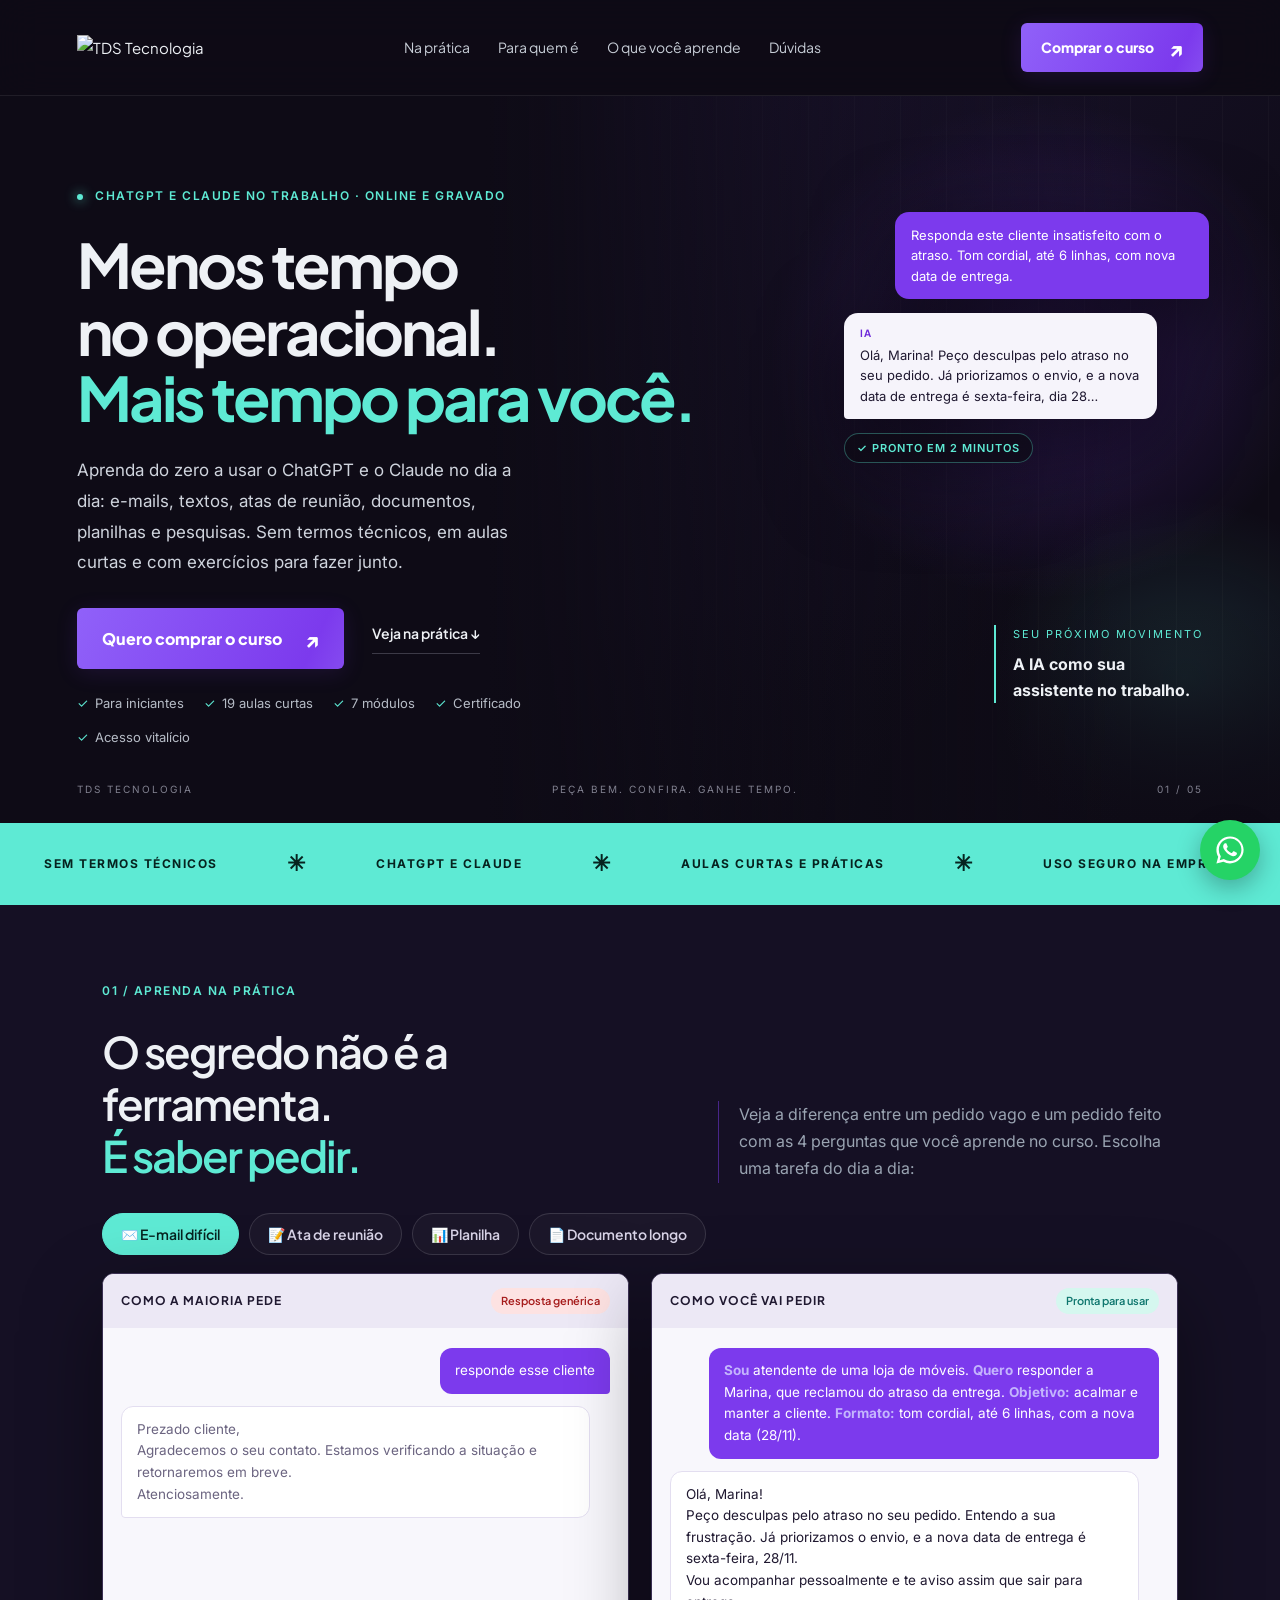
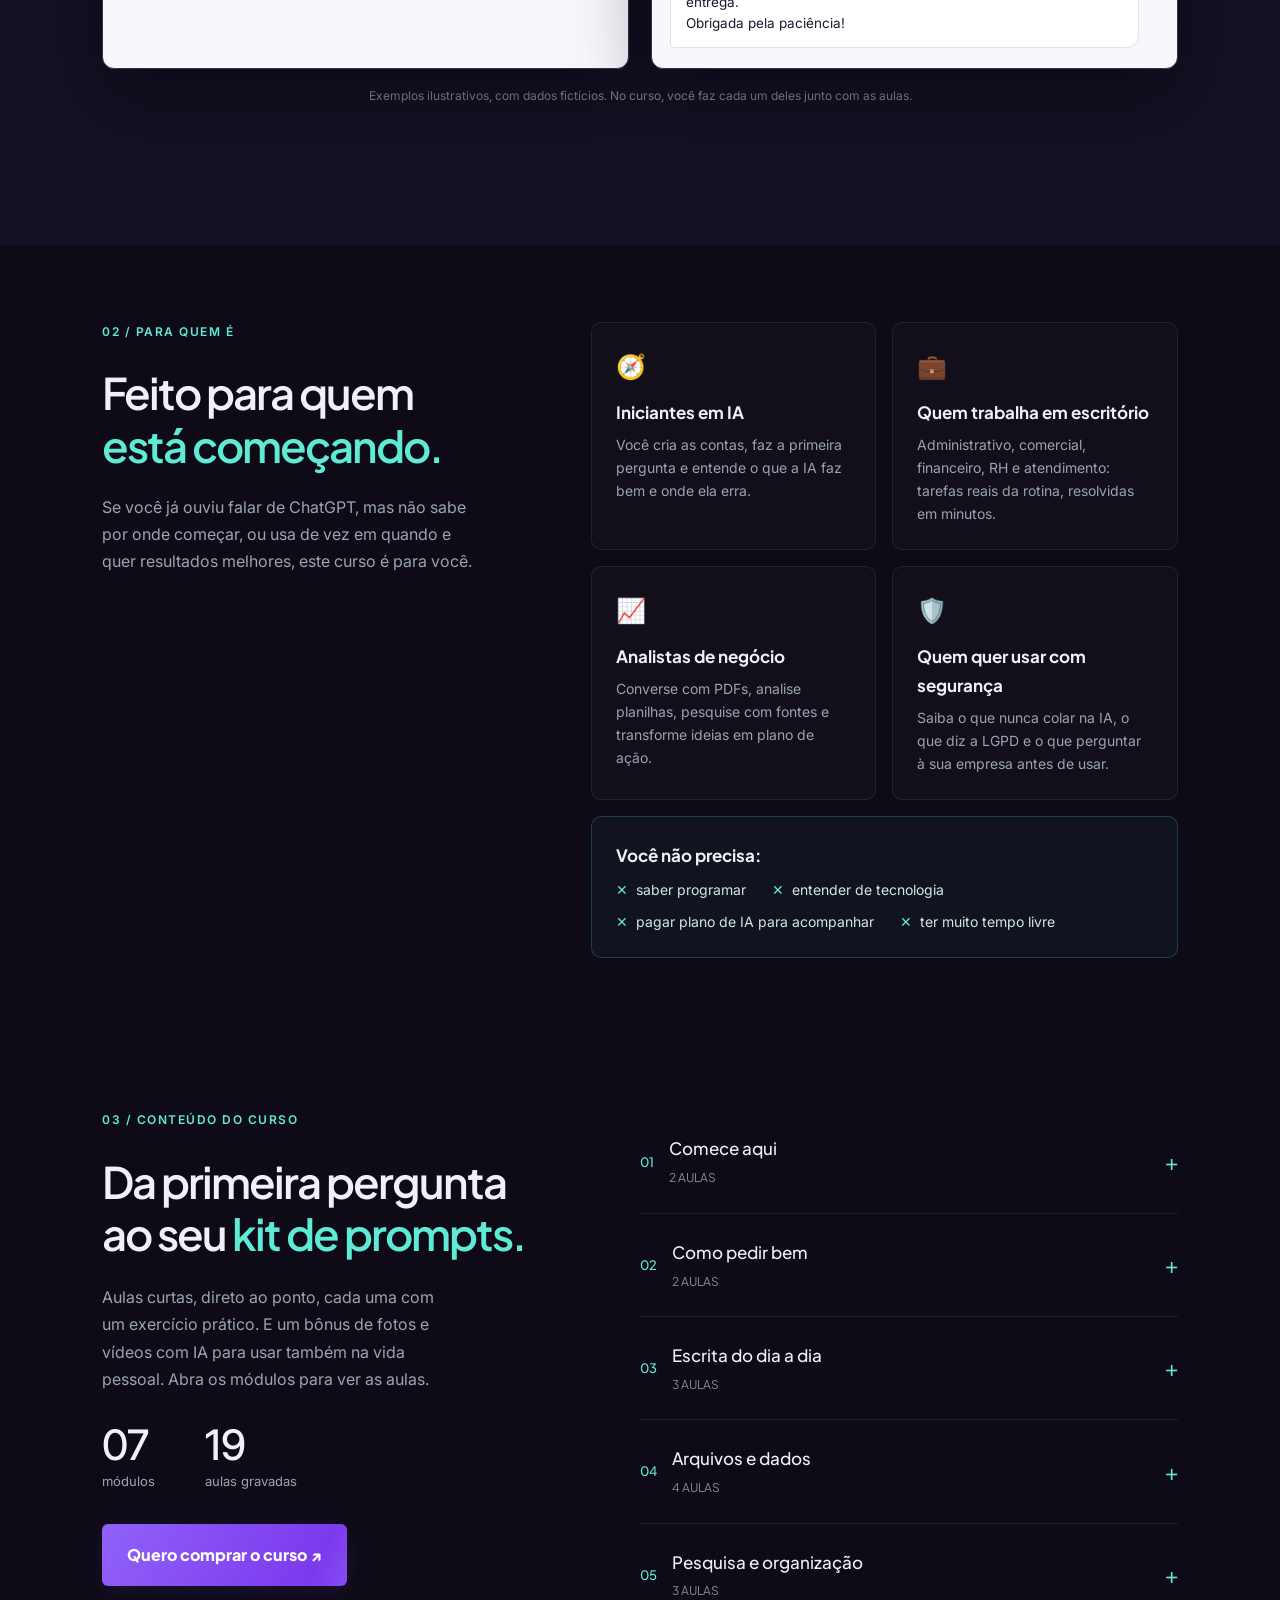
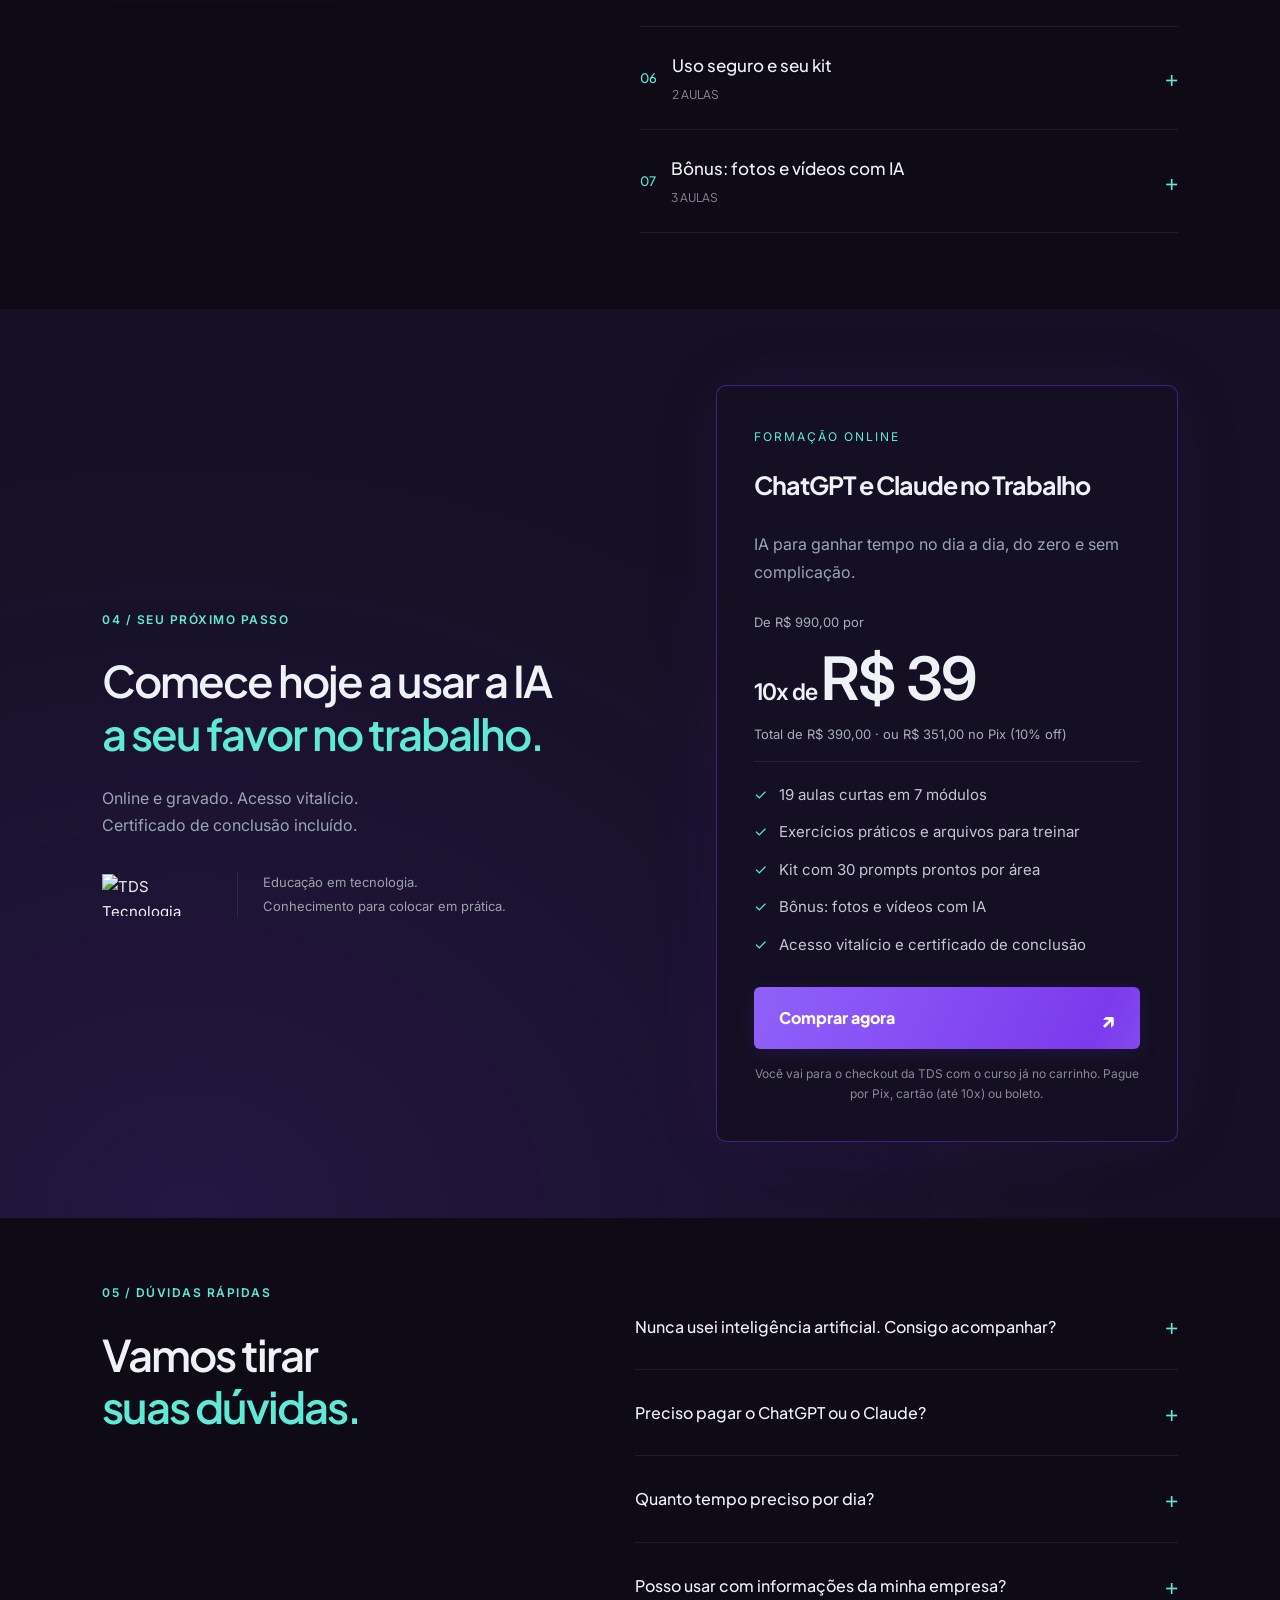
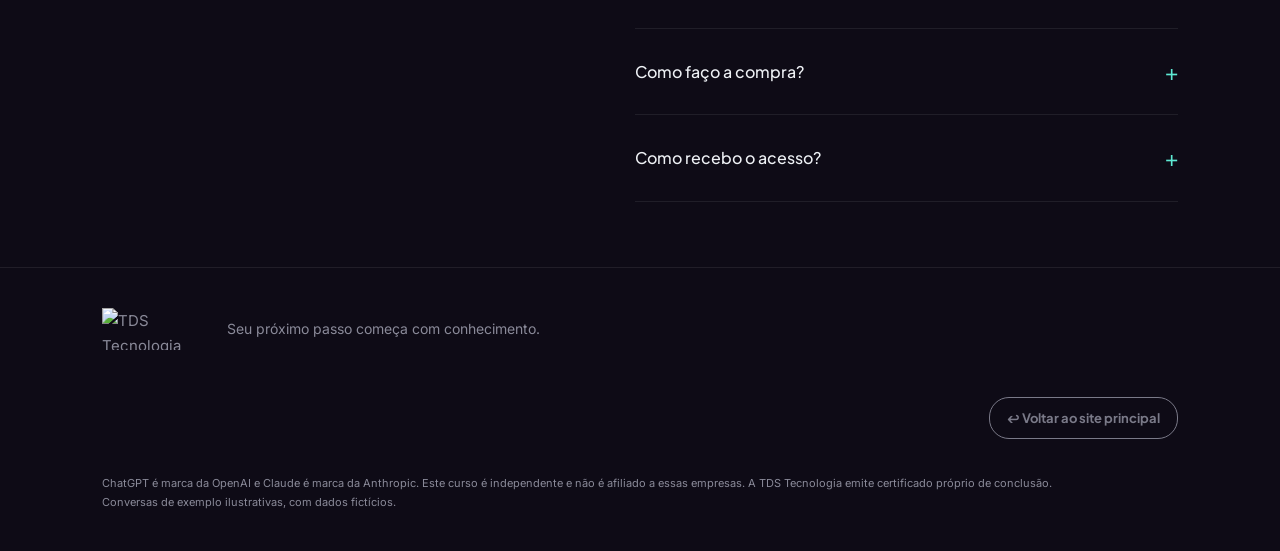
==== commit 61f8a4bf: "style(hotsites): padroniza link "Voltar ao site principal" no rodape de todos Os hot sites tinham ro" ====
--- a/src/TdsTecnologia2027.Web/wwwroot/curso/chatgpt-e-claude-no-trabalho/index.html
+++ b/src/TdsTecnologia2027.Web/wwwroot/curso/chatgpt-e-claude-no-trabalho/index.html
@@ -147,7 +147,7 @@
 <footer>
   <img src="/images/logo-dark.png" alt="TDS Tecnologia" width="90">
   <p>Seu próximo passo começa com conhecimento.</p>
-  <a href="/" target="_blank" rel="noopener">Conheça a TDS ↗</a>
+  <div style="width:100%;text-align:right;margin-top:12px"><a href="/#features" style="display:inline-flex;align-items:center;gap:7px;padding:9px 17px;border:1px solid currentColor;border-radius:20px;color:inherit;text-decoration:none;font-weight:700;font-size:13px;opacity:.88">↩ Voltar ao site principal</a></div>
   <small>ChatGPT é marca da OpenAI e Claude é marca da Anthropic. Este curso é independente e não é afiliado a essas empresas. A TDS Tecnologia emite certificado próprio de conclusão.<br>Conversas de exemplo ilustrativas, com dados fictícios.</small>
 </footer>
 
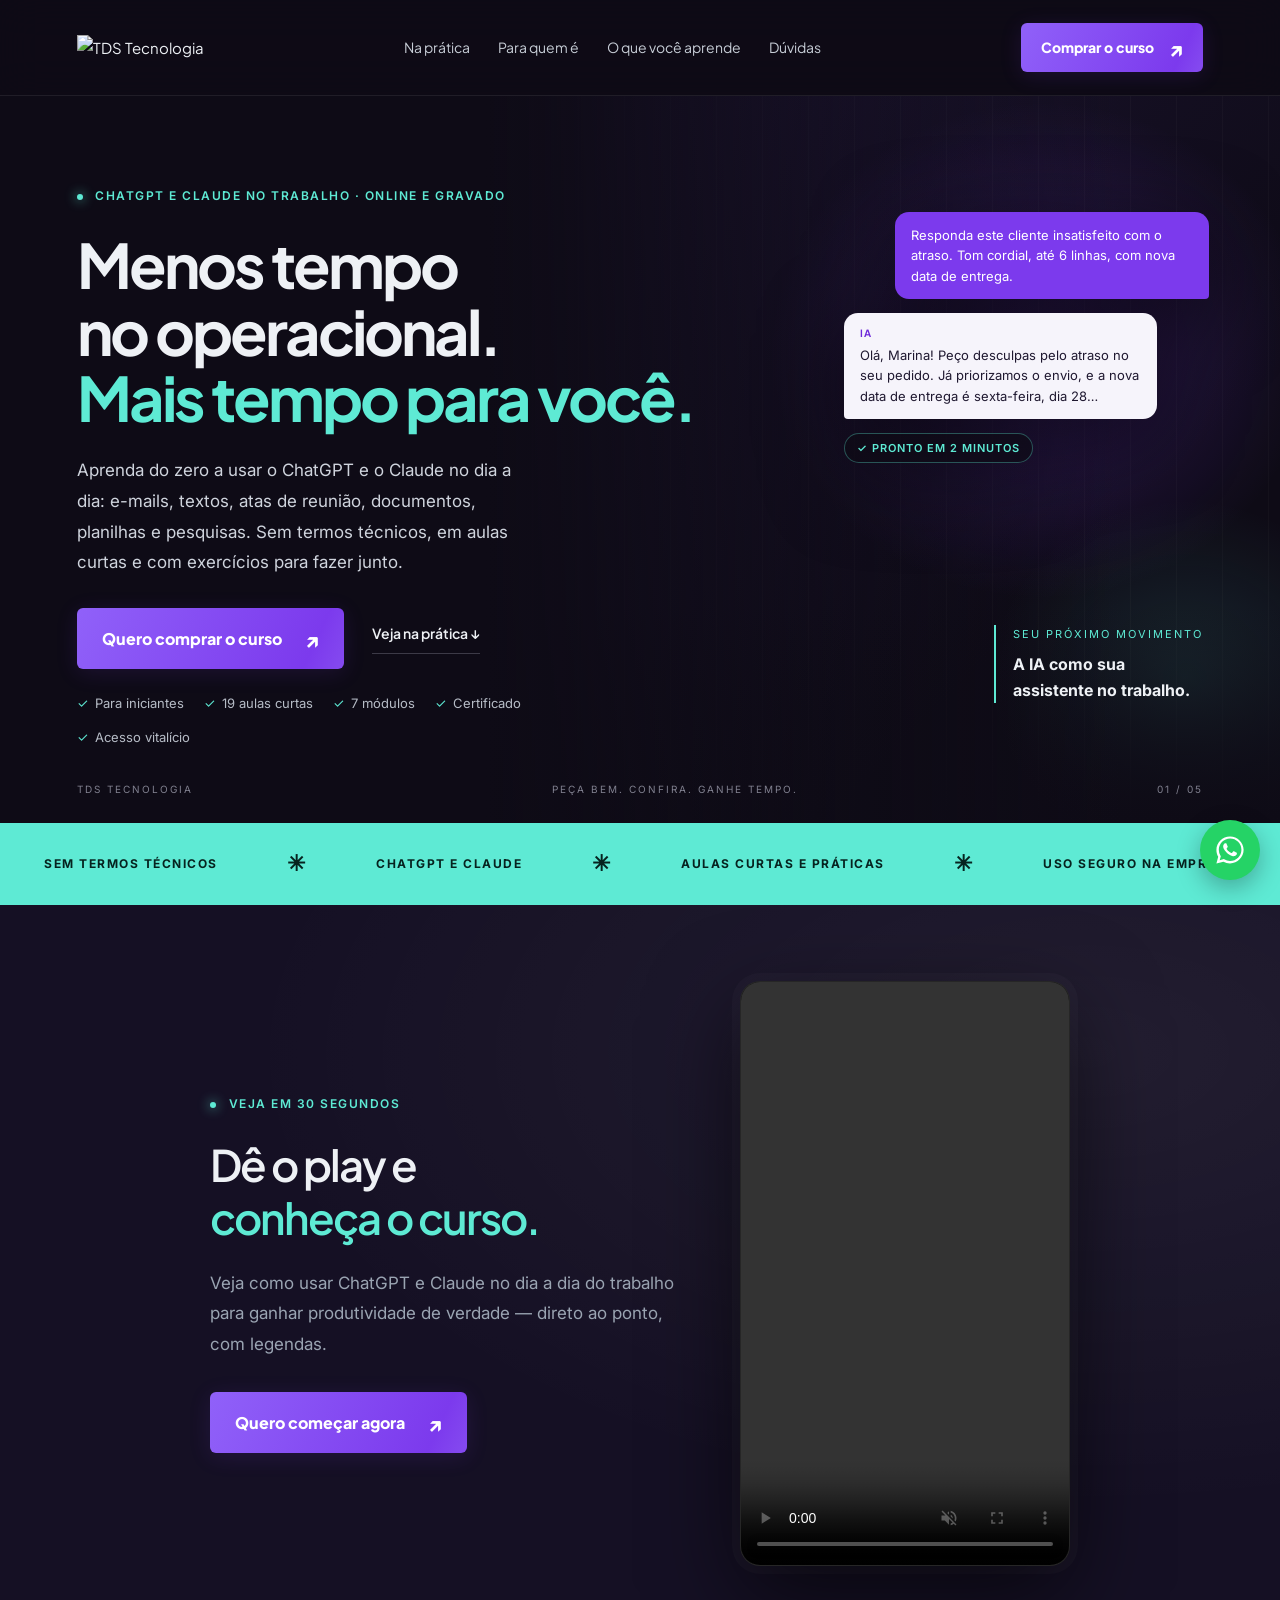
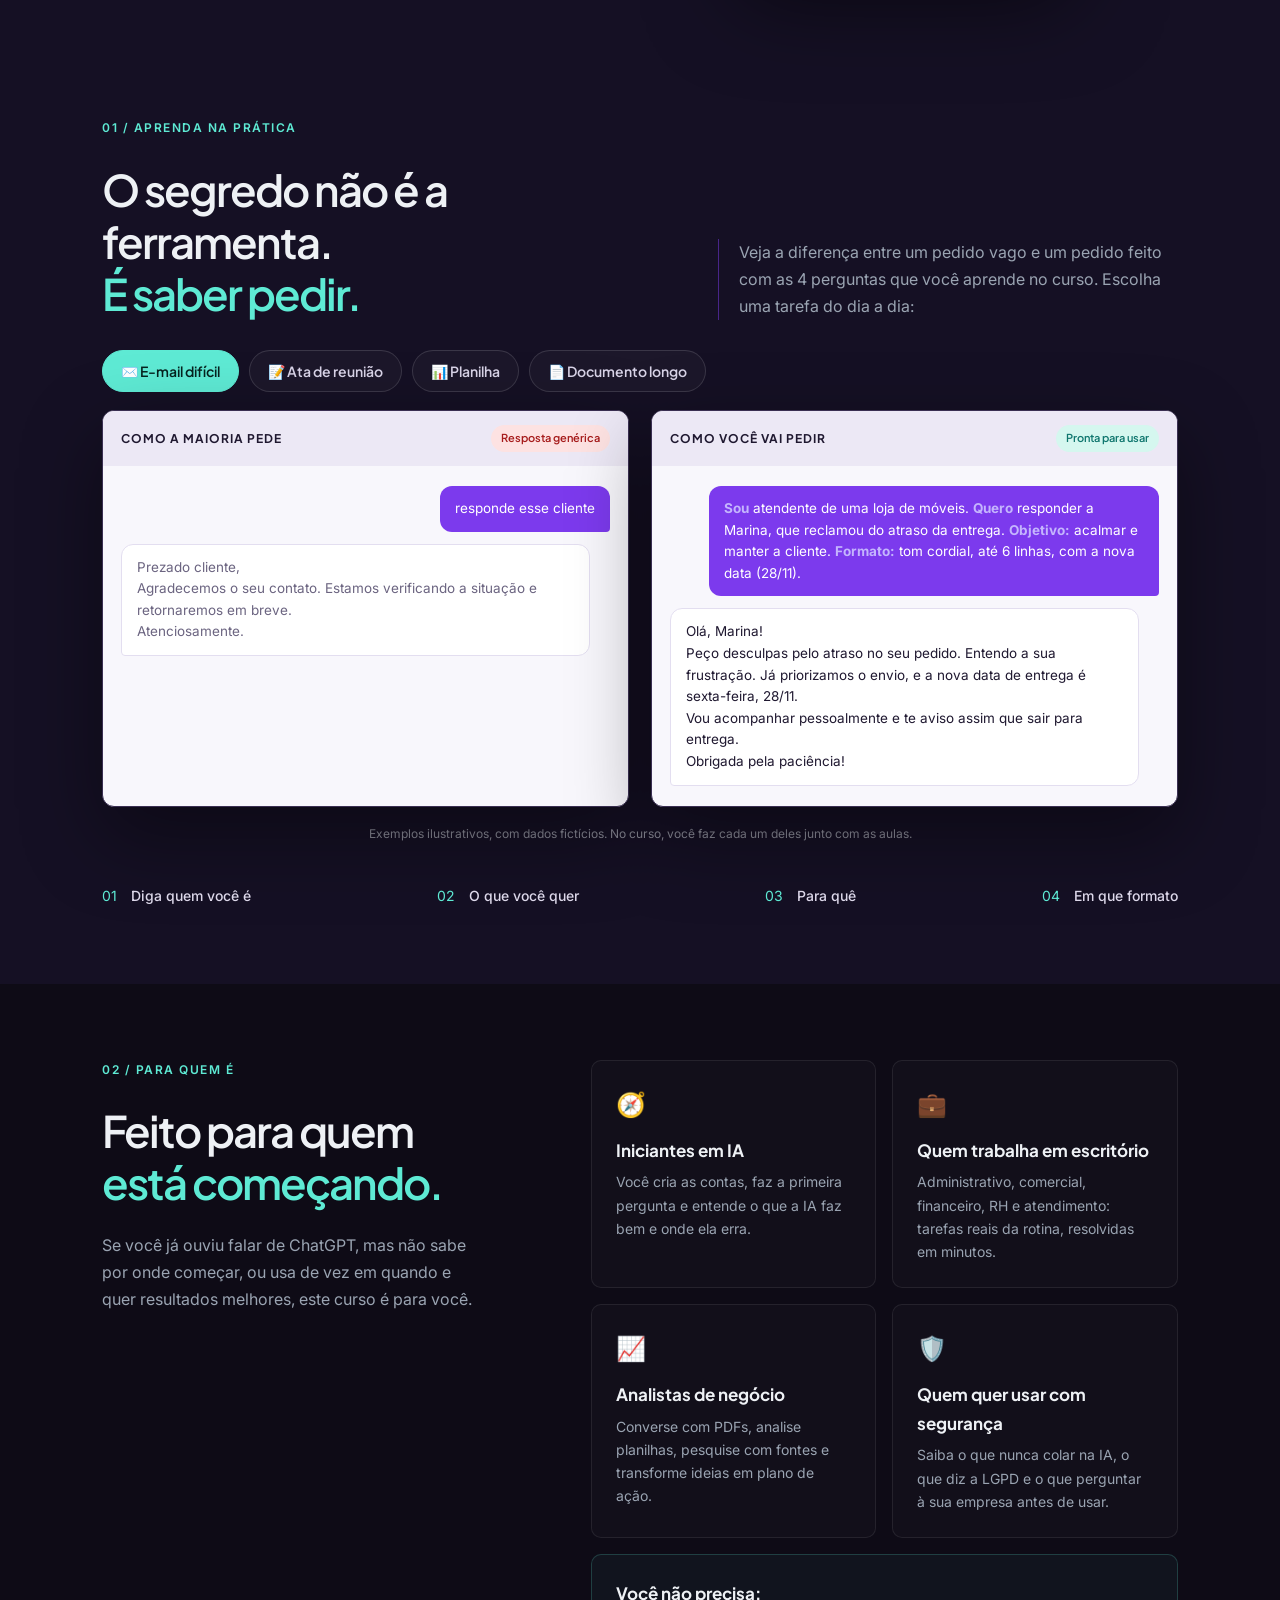
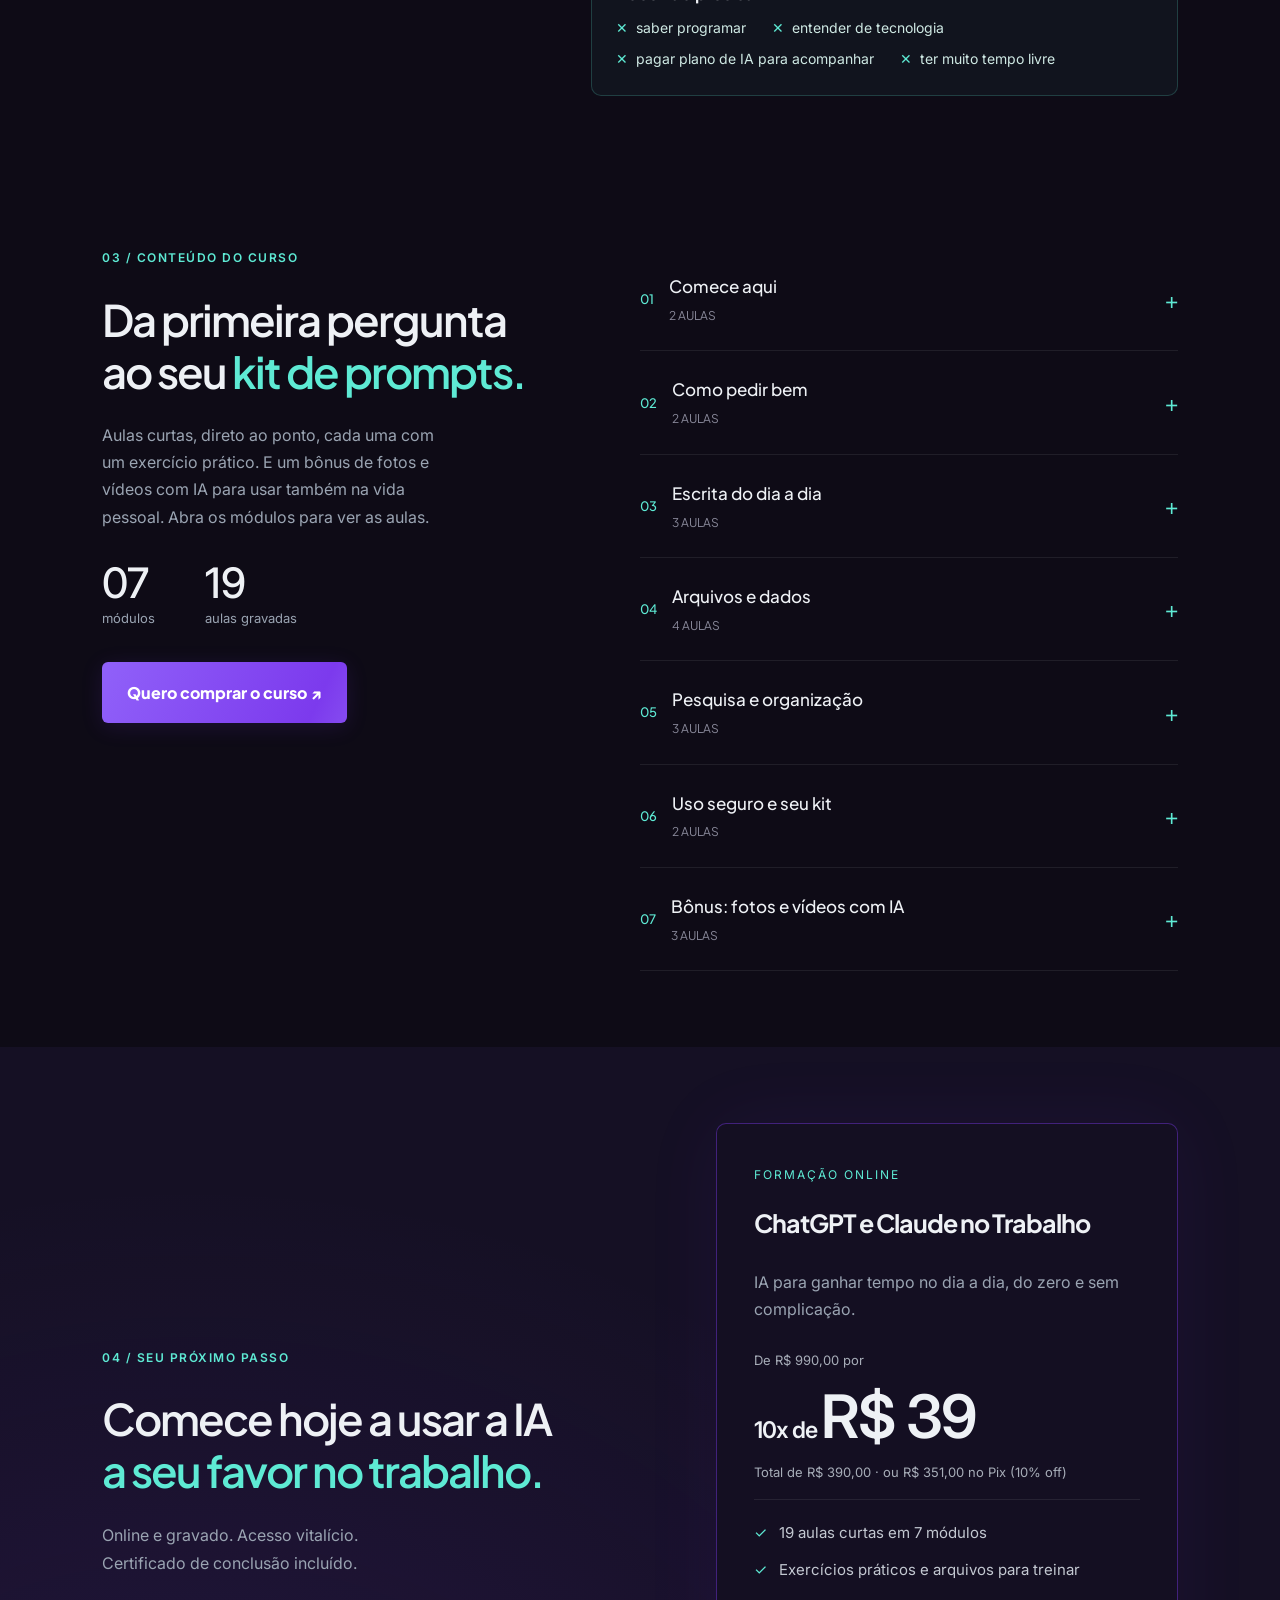
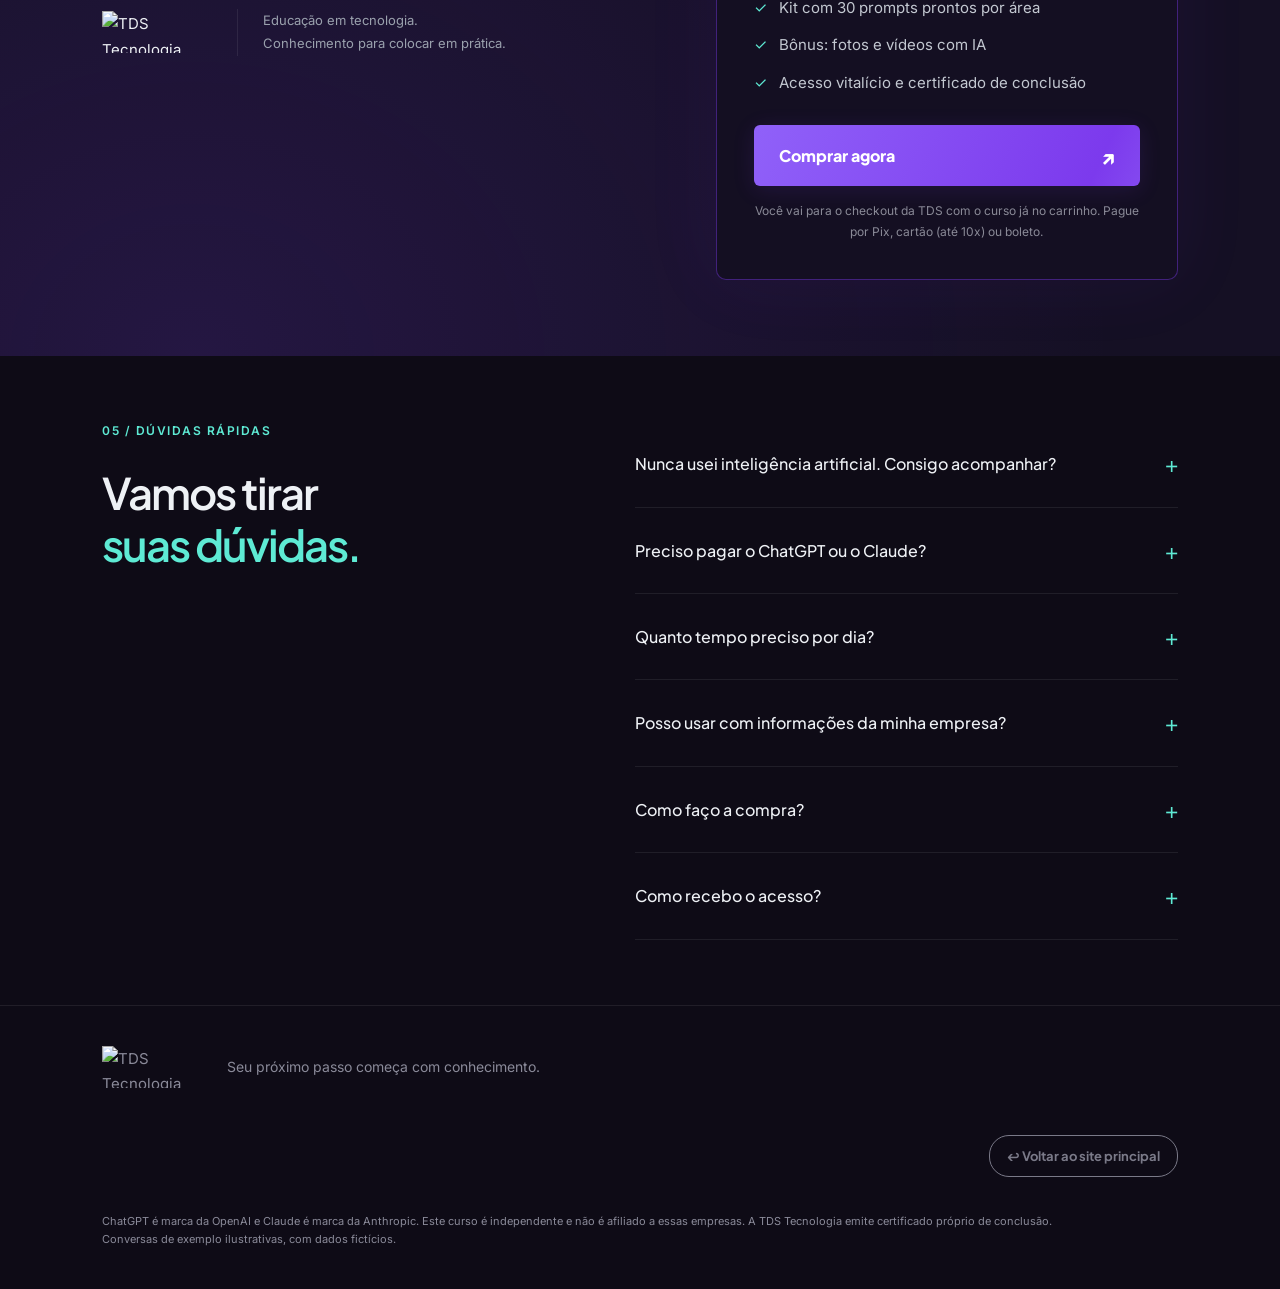
==== commit ed00f374: "feat(hotsites): vídeo promocional (MP4 local + legendas) em todos os cursos e no TDS Pass - Adiciona" ====
--- a/src/TdsTecnologia2027.Web/wwwroot/curso/chatgpt-e-claude-no-trabalho/index.html
+++ b/src/TdsTecnologia2027.Web/wwwroot/curso/chatgpt-e-claude-no-trabalho/index.html
@@ -55,6 +55,23 @@
 </section>
 
 <div class="tds-ribbon"><span>SEM TERMOS TÉCNICOS</span><b>✳</b><span>CHATGPT E CLAUDE</span><b>✳</b><span>AULAS CURTAS E PRÁTICAS</span><b>✳</b><span>USO SEGURO NA EMPRESA</span></div>
+
+<section class="tds-section video" id="video">
+  <div class="video-copy">
+    <div class="eyebrow"><i></i> VEJA EM 30 SEGUNDOS</div>
+    <h2>Dê o play e<br><em>conheça o curso.</em></h2>
+    <p>Veja como usar ChatGPT e Claude no dia a dia do trabalho para ganhar produtividade de verdade — direto ao ponto, com legendas.</p>
+    <a class="tds-btn" href="/comprar/chatgpt-e-claude-no-trabalho">Quero começar agora <span>↗</span></a>
+  </div>
+  <div class="video-frame">
+    <div class="video-embed">
+      <video muted loop autoplay playsinline preload="metadata" controls>
+        <source src="/promo/chatgpt-e-claude-no-trabalho.mp4" type="video/mp4">
+        <track kind="captions" srclang="pt-BR" label="Português" src="/promo/chatgpt-e-claude-no-trabalho.vtt" default>
+      </video>
+    </div>
+  </div>
+</section>
 
 <section class="tds-section project" id="projeto">
   <div class="project-head">
--- a/src/TdsTecnologia2027.Web/wwwroot/curso/chatgpt-e-claude-no-trabalho/style.css
+++ b/src/TdsTecnologia2027.Web/wwwroot/curso/chatgpt-e-claude-no-trabalho/style.css
@@ -213,3 +213,14 @@
   .mobile-cta{display:flex;position:fixed;bottom:0;left:0;right:0;padding:12px 6%;background:#0e0b16f5;backdrop-filter:blur(18px);border-top:1px solid #7c3aed4a;z-index:25;align-items:center;justify-content:space-between}
   .mobile-cta>span{font-size:11px;color:var(--muted)}.mobile-cta strong{display:block;font-size:18px;color:#fff}.mobile-cta .tds-btn{font-size:14px;padding:12px 18px;min-height:46px}
 }
+
+/* === Vídeo promocional === */
+.video{background:radial-gradient(ellipse at 85% 20%,#ffffff0f,transparent 55%),var(--bg-2,var(--navy,#131b26));max-width:none;display:grid;grid-template-columns:auto auto;justify-content:center;gap:60px;align-items:center}
+.video-copy{max-width:470px}
+.video-copy h2{margin-top:18px}
+.video-copy>p{color:var(--muted,#9ca8bd);font-size:17px;line-height:1.8;margin:24px 0 32px}
+.video-frame{justify-self:center}
+.video-embed{position:relative;width:330px;max-width:78vw;aspect-ratio:240/426;border-radius:20px;overflow:hidden;background:#000;border:1px solid #ffffff26;box-shadow:0 30px 90px #0009,0 0 0 8px #ffffff06}
+.video-embed video,.video-embed iframe{position:absolute;inset:0;width:100%;height:100%;border:0;display:block;object-fit:cover}
+@media(max-width:1000px){.video{gap:40px}}
+@media(max-width:760px){.video{grid-template-columns:1fr;gap:28px;justify-items:center;text-align:center}.video-copy{text-align:center}.video-copy>.tds-btn{margin:0 auto}.video-embed{width:290px}}
